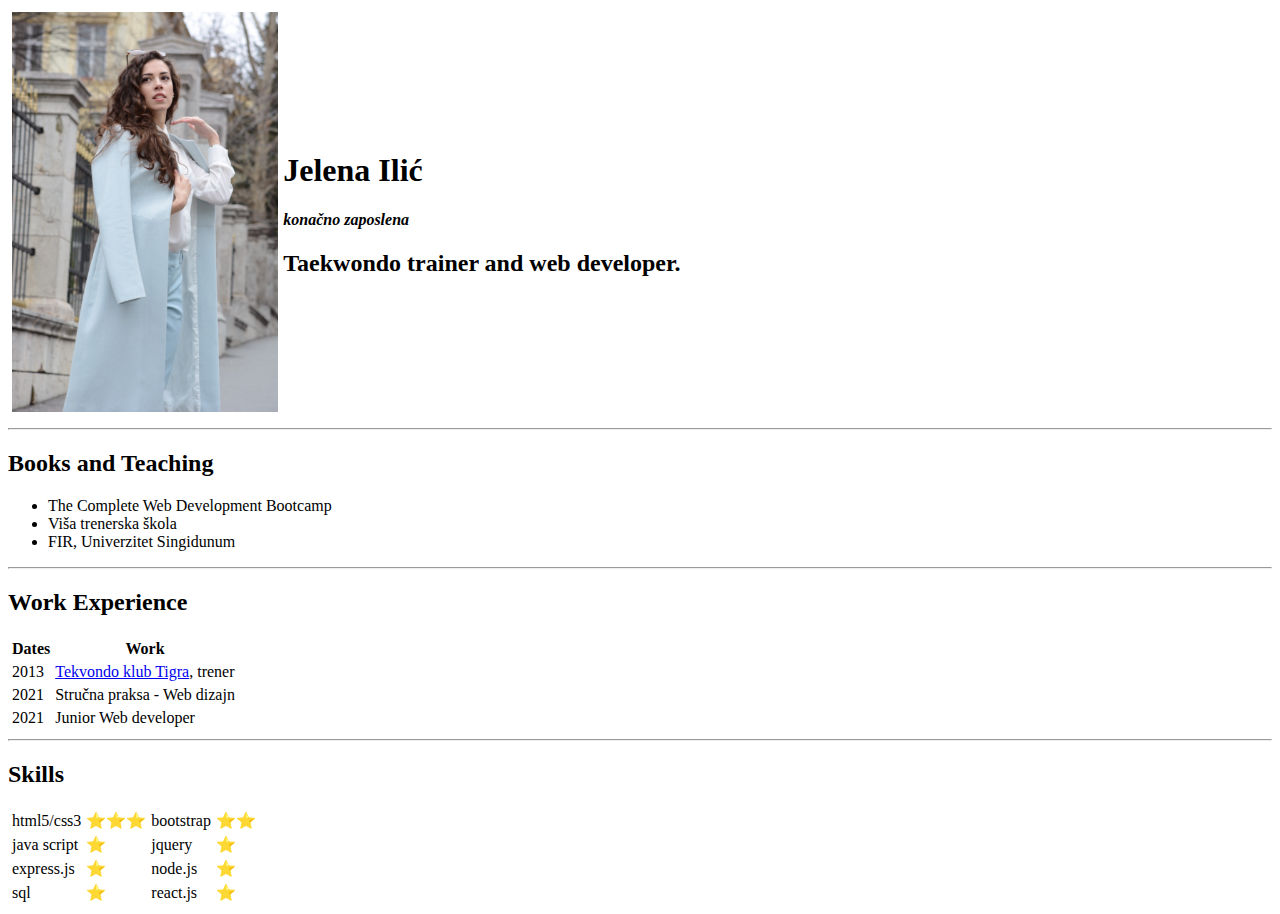
==== index.html @ 682f7cd1 "Add Initial cv website files" ====
<!DOCTYPE html>
<html lang="en" dir="ltr">

<head>
  <meta charset="utf-8">
  <title>Jelena's personal site</title>
</head>

<body>
  <table cellspacing="3">
    <tr>
      <td><img src="slka.jpg" height="400" /></td>
      <td>
        <h1>Jelena Ilić</h1>
        <h4><em><strong>konačno zaposlena</strong></em></h4>
        <h2>Taekwondo trainer and web developer.</h2>
      </td>
    </tr>
  </table>

  <hr>

  <h2>Books and Teaching</h2>
  <ul>
    <li>The Complete Web Development Bootcamp</li>
    <li>Viša trenerska škola</li>
    <li>FIR, Univerzitet Singidunum</li>
  </ul>

  <hr>

  <h2>Work Experience</h2>
  <table cellspacing="3">
    <tr>
      <th>Dates</th>
      <th>Work</th>
    </tr>
    <tr>
      <td>2013</td>
      <td><a href="tkdindex.html">Tekvondo klub Tigra</a>, trener</td>
    </tr>
    <tr>
      <td>2021</td>
      <td>Stručna praksa - Web dizajn</td>
    </tr>
    <tr>
      <td>2021</td>
      <td>Junior Web developer</td>
    </tr>
  </table>

  <hr>

  <h2>Skills</h2>
  <table cellspacing="3">
    <tr>
      <td>html5/css3</td>
      <td>⭐⭐⭐</td>
      <td>bootstrap</td>
      <td>⭐⭐</td>
    </tr>

    <tr>
      <td>java script</td>
      <td>⭐</td>
      <td>jquery</td>
      <td>⭐</td>
    </tr>

    <tr>
      <td>express.js</td>
      <td>⭐</td>
      <td>node.js</td>
      <td>⭐</td>
    </tr>

    <tr>
      <td>sql</td>
      <td>⭐</td>
      <td>react.js</td>
      <td>⭐</td>
    </tr>
  </table>

</body>

</html>
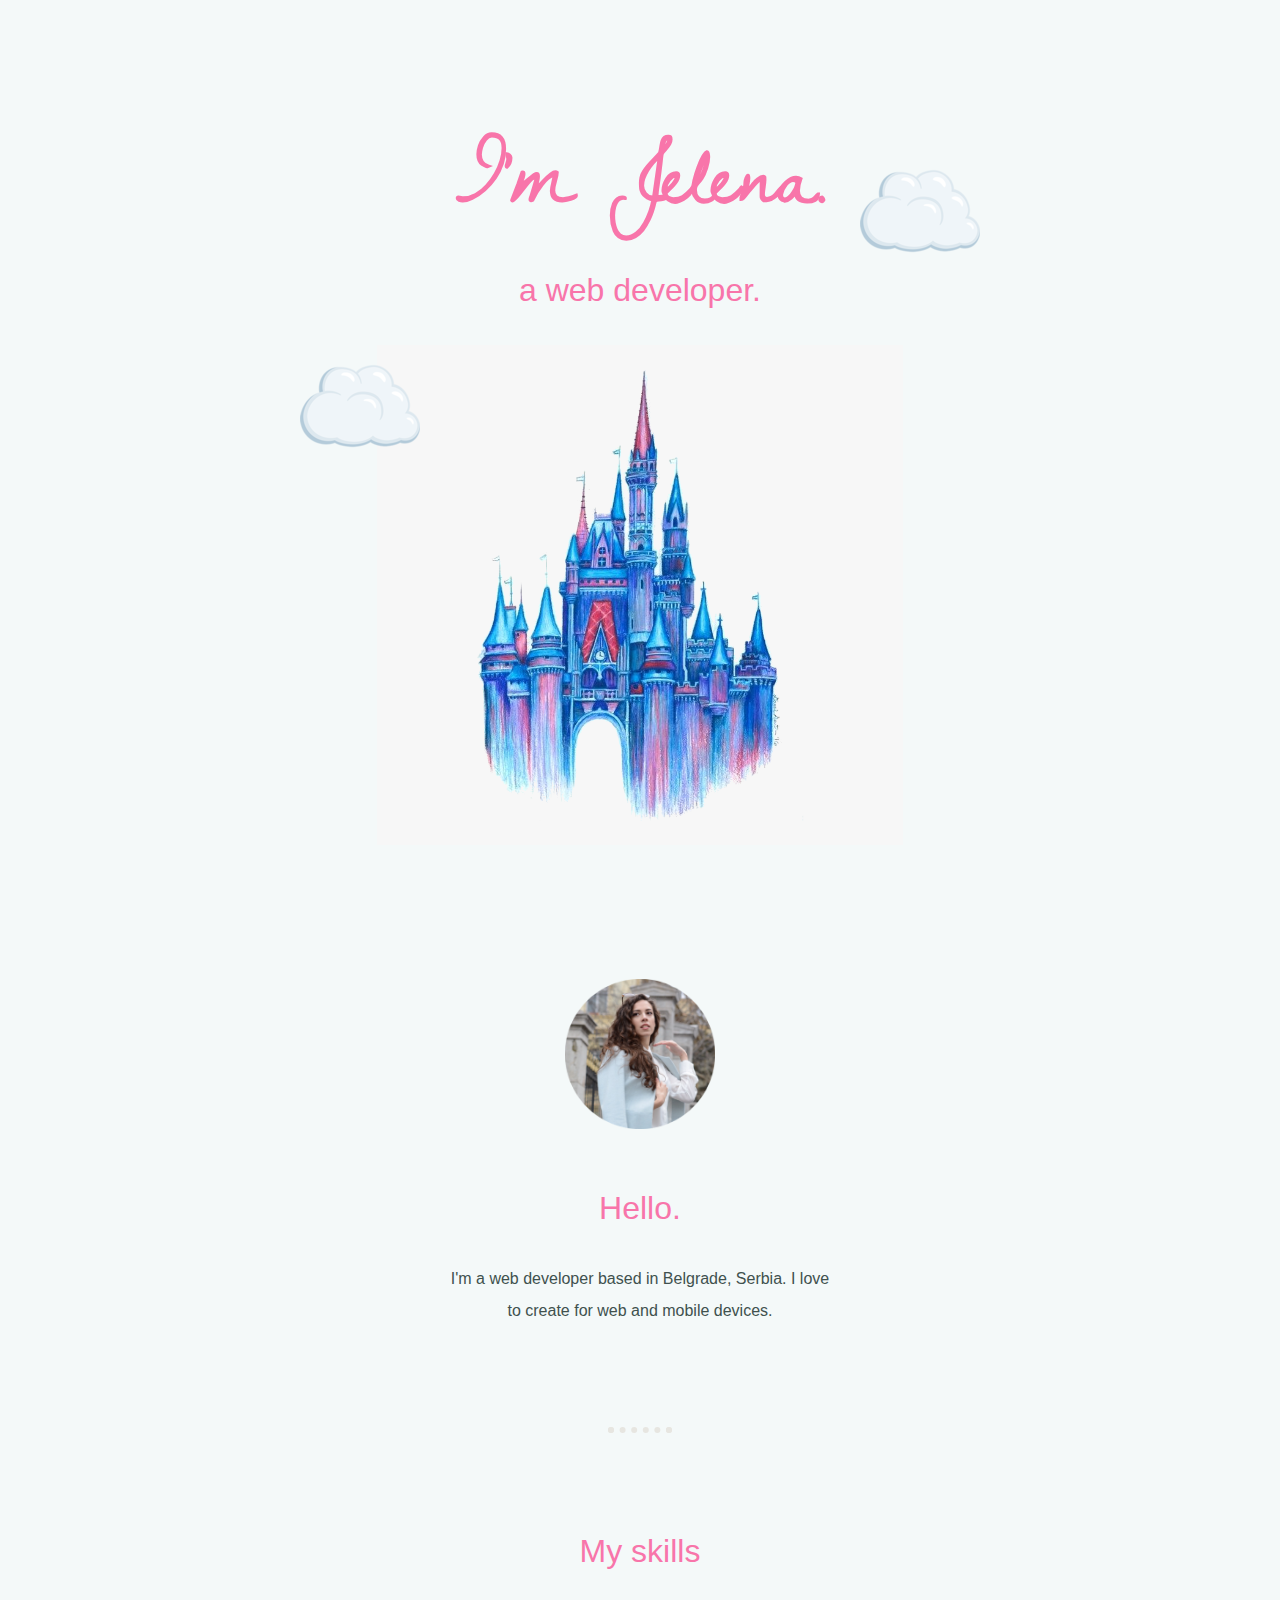
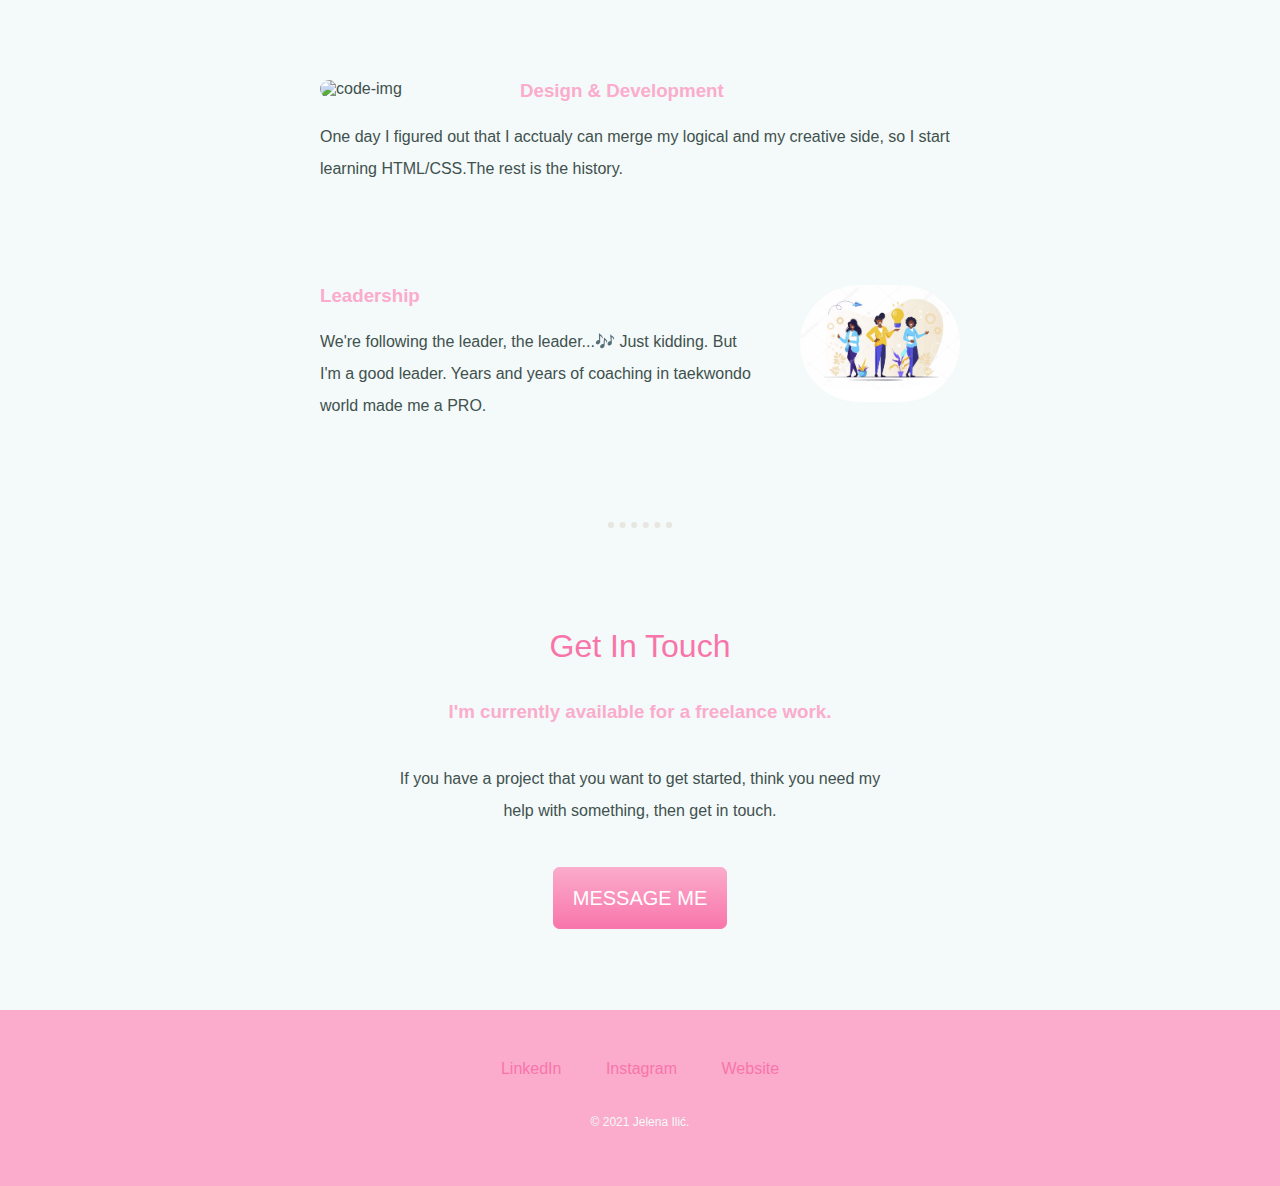
==== commit e05b5439: "Add files via upload" ====
--- a/index.html
+++ b/index.html
@@ -3,84 +3,69 @@
 
 <head>
   <meta charset="utf-8">
-  <title>Jelena's personal site</title>
+  <title>Jelena Ilić</title>
+  <link rel="stylesheet" type="text/css" href="css/style.css">
+  <link rel="icon" href="images/favicon1.ico">
+  <link rel="preconnect" href="https://fonts.gstatic.com">
+
+  <!-- FONTS -->
+  <link href="https://fonts.googleapis.com/css2?family=Dawning+of+a+New+Day&display=swap" rel="stylesheet">
+  <link rel="preconnect" href="https://fonts.gstatic.com">
+  <link rel="preconnect" href="https://fonts.gstatic.com">
+  <link href="https://fonts.googleapis.com/css2?family=Nanum+Brush+Script&display=swap" rel="stylesheet">
 </head>
 
 <body>
-  <table cellspacing="3">
-    <tr>
-      <td><img src="slka.jpg" height="400" /></td>
-      <td>
-        <h1>Jelena Ilić</h1>
-        <h4><em><strong>konačno zaposlena</strong></em></h4>
-        <h2>Taekwondo trainer and web developer.</h2>
-      </td>
-    </tr>
-  </table>
+  <div class="top-container">
+    <img class="top-cloud" src="images/cloud.png" alt="cloud-img">
+    <h1>I'm Jelena.</h1>
+    <h2>a web developer.</h2>
+    <img class="bottom-cloud" src="images/cloud.png" alt="cloud-img">
+    <img class="castle" src="images/castle3.png" alt="castle-img">
+  </div>
+
+
+  <div class="middle-container">
+    <div class="profile">
+      <img class="profile-img" src="images/profil-slika.png" alt="Jelena's img">
+      <h2>Hello.</h2>
+      <p class="intro">I'm a web developer based in Belgrade, Serbia. I love to create for web and mobile devices.</p>
+    </div>
+  </div>
 
   <hr>
 
-  <h2>Books and Teaching</h2>
-  <ul>
-    <li>The Complete Web Development Bootcamp</li>
-    <li>Viša trenerska škola</li>
-    <li>FIR, Univerzitet Singidunum</li>
-  </ul>
+  <div class="skills">
+    <h2>My skills</h2>
+    <div class="skill-row">
+      <img class="code-img" src="https://media.giphy.com/media/eDDrmbtY0aSAII8ffT/giphy.gif" alt="code-img">
+      <p><a href="https://giphy.com/gifs/shecodesio-swipe-up-computer-congratulations-eDDrmbtY0aSAII8ffT"></a></p>
+      <h3>Design & Development</h3>
+      <p>One day I figured out that I acctualy can merge my logical and my creative side, so I start learning HTML/CSS.The rest is the history. </p>
+    </div>
+    <div class="skill-row">
+      <img class="skill-img" src="images/inked-leader.jpg" alt="leader-img">
+      <h3>Leadership</h3>
+      <p>We're following the leader, the leader...🎶 Just kidding. But I'm a good leader. Years and years of coaching in taekwondo world made me a PRO.</p>
+    </div>
+  </div>
 
   <hr>
 
-  <h2>Work Experience</h2>
-  <table cellspacing="3">
-    <tr>
-      <th>Dates</th>
-      <th>Work</th>
-    </tr>
-    <tr>
-      <td>2013</td>
-      <td><a href="tkdindex.html">Tekvondo klub Tigra</a>, trener</td>
-    </tr>
-    <tr>
-      <td>2021</td>
-      <td>Stručna praksa - Web dizajn</td>
-    </tr>
-    <tr>
-      <td>2021</td>
-      <td>Junior Web developer</td>
-    </tr>
-  </table>
+  <div class="contact-me">
+    <h2>Get In Touch</h2>
+    <h3>I'm currently available for a freelance work.</h3>
+    <p class="contact-message">If you have a project that you want to get started, think you need my help with something, then get in touch.</p>
+    <a class="btn" href="mailto:jelena.ilic19@gmail.com">MESSAGE ME</a>
+  </div>
 
-  <hr>
 
-  <h2>Skills</h2>
-  <table cellspacing="3">
-    <tr>
-      <td>html5/css3</td>
-      <td>⭐⭐⭐</td>
-      <td>bootstrap</td>
-      <td>⭐⭐</td>
-    </tr>
-
-    <tr>
-      <td>java script</td>
-      <td>⭐</td>
-      <td>jquery</td>
-      <td>⭐</td>
-    </tr>
-
-    <tr>
-      <td>express.js</td>
-      <td>⭐</td>
-      <td>node.js</td>
-      <td>⭐</td>
-    </tr>
-
-    <tr>
-      <td>sql</td>
-      <td>⭐</td>
-      <td>react.js</td>
-      <td>⭐</td>
-    </tr>
-  </table>
+  <div class="bottom-container">
+    <a class="footer-link" href="https://www.linkedin.com/">LinkedIn</a>
+    <a class="footer-link" href="https://www.instagram.com/">Instagram</a>
+    <a class="footer-link" href="https://www.appbrewery.co/">Website</a>
+    <p class="copyright">© 2021 Jelena Ilić.</p>
+  </div>
 
 </body>
 
--- a/css/style.css
+++ b/css/style.css
@@ -0,0 +1,157 @@
+body {
+  background-color: #f4f9f9;
+  color: #40514e;
+  font-family: sans-serif;
+  /*font-family: 'Nanum Brush Script', cursive;*/
+  margin: 0;
+  text-align: center;
+}
+
+h1 {
+  color: #f875aa;
+  font-family: 'Dawning of a New Day', cursive, sans-serif;
+  font-size: 5.62rem;
+  margin: 50px auto 0 auto;
+}
+
+h2 {
+  color: #f875aa;
+  font-weight: normal;
+  font-size: 2rem;
+  padding-bottom: 10px;
+}
+
+h3 {
+  color: #fbaccc;
+}
+
+p {
+  line-height: 2;
+}
+
+hr {
+  border: dotted;
+  border-width: 6px;
+  border-bottom: none;
+  color:
+    /*#aaaaaa*/
+    #e7e6e1;
+  margin: 100px auto;
+  width: 4%;
+}
+
+.top-container {
+  margin: 100px auto;
+  position: relative;
+}
+
+.top-cloud {
+  position: absolute;
+  right: 18.75rem
+    /*300px*/
+  ;
+  top: 50px;
+}
+
+.bottom-cloud {
+  left: 18.75rem
+    /*300px*/
+  ;
+  position: absolute;
+}
+
+.castle {
+  height: 500px;
+}
+
+.middle-container {
+  margin: 100px 0;
+}
+
+.intro {
+  width: 30%;
+  margin: auto;
+}
+
+.profile-img {
+  height: 150px;
+  margin: 30px auto;
+}
+
+.skill-row {
+  width: 50%;
+  margin: 100px auto 100px auto;
+  text-align: left;
+}
+
+.skill-img {
+  width: 25%;
+  border-radius: 250px;
+  float: right;
+  margin-left: 40px;
+}
+
+.code-img {
+  width: 25%;
+  border-radius: 250px;
+  float: left;
+  margin-right: 40px;
+}
+
+.contact-me {
+  margin: 100px auto;
+}
+
+.contact-message {
+  width: 40%;
+  margin: 40px auto 60px;
+}
+
+.btn {
+  background: #fbaccc;
+  background-image: -webkit-linear-gradient(top, #fbaccc, #f875aa);
+  background-image: -moz-linear-gradient(top, #fbaccc, #f875aa);
+  background-image: -ms-linear-gradient(top, #fbaccc, #f875aa);
+  background-image: -o-linear-gradient(top, #fbaccc, #f875aa);
+  background-image: linear-gradient(to bottom, #fbaccc, #f875aa);
+  -webkit-border-radius: 7;
+  -moz-border-radius: 7;
+  border-radius: 7px;
+  font-family: Arial;
+  color: #ffffff;
+  font-size: 20px;
+  padding: 20px 20px 20px 20px;
+  text-decoration: none;
+}
+
+.btn:hover {
+  background: #f1d1d0;
+  background-image: -webkit-linear-gradient(top, #f1d1d0, #fbaccc);
+  background-image: -moz-linear-gradient(top, #f1d1d0, #fbaccc);
+  background-image: -ms-linear-gradient(top, #f1d1d0, #fbaccc);
+  background-image: -o-linear-gradient(top, #f1d1d0, #fbaccc);
+  background-image: linear-gradient(to bottom, #f1d1d0, #fbaccc);
+  text-decoration: none;
+}
+
+.bottom-container {
+  background-color: #fbaccc;
+  padding: 50px 0 20px;
+}
+
+.footer-link {
+  color: #f875aa;
+  font-weight: normal;
+  margin: 10px 20px;
+  text-decoration: none;
+}
+
+.footer-link:hover {
+  color: #f1d1d0;
+}
+
+.copyright {
+  color: #f4f9f9;
+  font-size: 0.75rem;
+  padding: 20px 0;
+}
